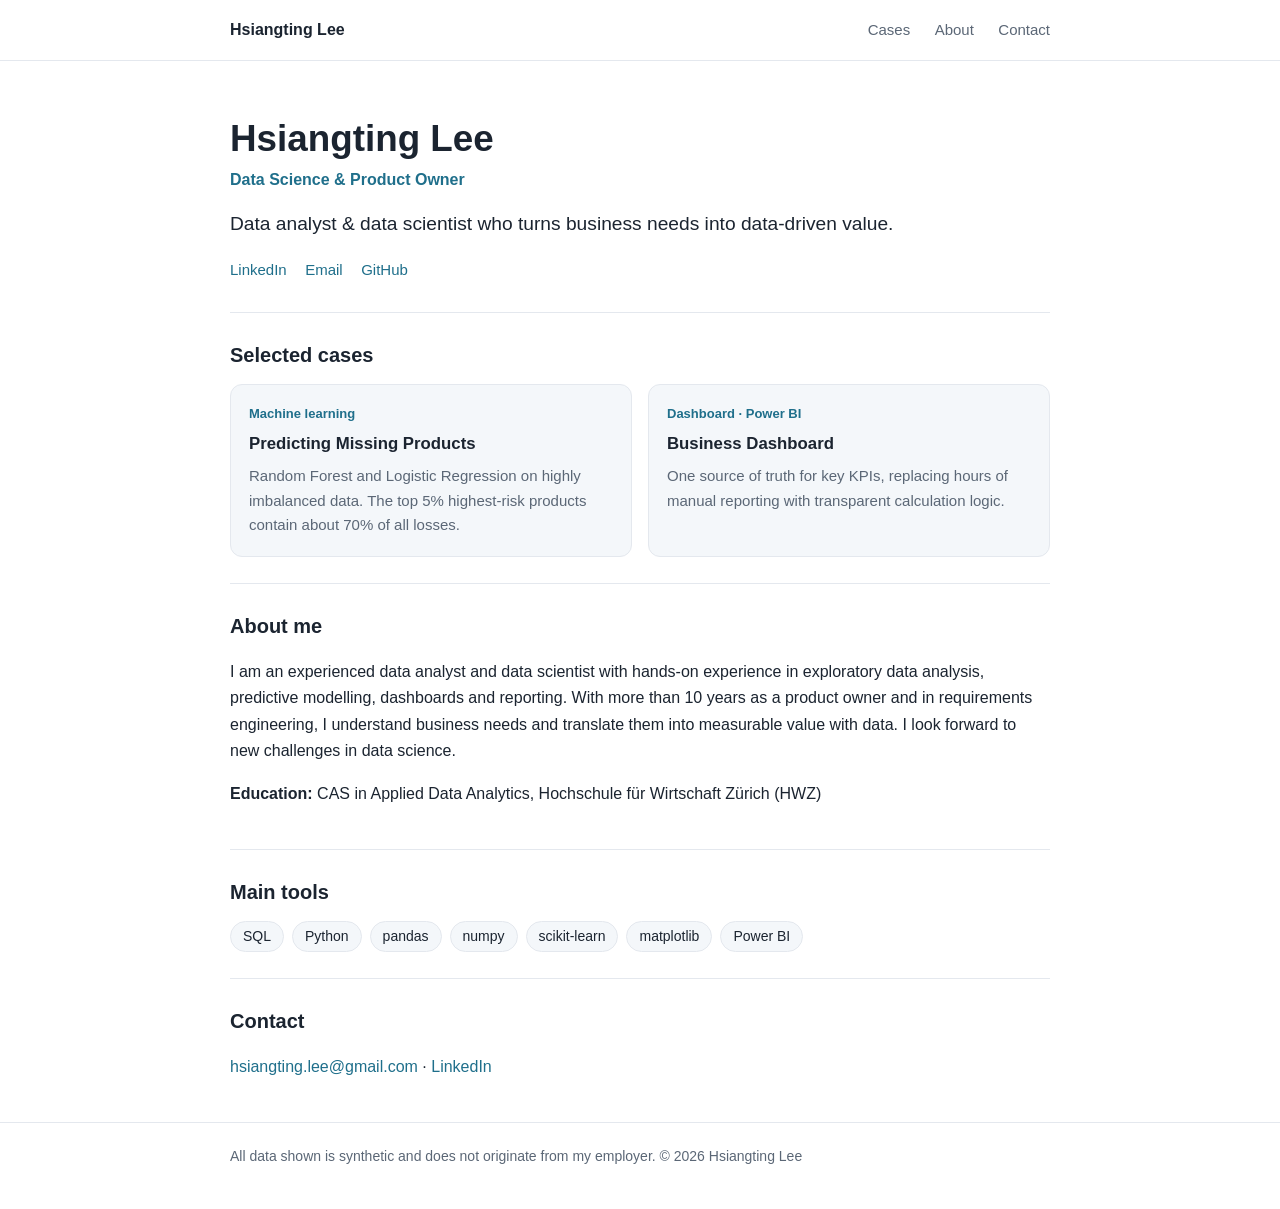
==== index.html @ 0d9ee60f "Add case 2 (business dashboard); show two cases Co-Authored-By: Claude Sonnet 5.5 <noreply@anthropic" ====
<!doctype html>
<html lang="en">
<head>
<meta charset="utf-8">
<meta name="viewport" content="width=device-width,initial-scale=1">
<title>Hsiangting Lee – Data Science Portfolio</title>
<meta name="description" content="Data analyst and data scientist who turns business needs into data-driven value. Selected case studies using synthetic data.">
<link rel="stylesheet" href="assets/style.css">
</head>
<body>
<header class="site"><div class="wrap">
  <a class="brand" href="index.html">Hsiangting Lee</a>
  <nav>
    <a href="#cases">Cases</a>
    <a href="#about">About</a>
    <a href="#contact">Contact</a>  </nav>
</div></header>

<main class="wrap">
  <div class="hero">
    <h1>Hsiangting Lee</h1>
    <p class="role">Data Science &amp; Product Owner</p>
    <p class="tag">Data analyst &amp; data scientist who turns business needs into data-driven value.</p>
    <div class="links">
      <a href="https://www.linkedin.com/in/hsiangting-lee-11910314">LinkedIn</a>
      <a href="mailto:hsiangting.lee@gmail.com">Email</a>
      <a href="https://github.com/hsiangtinglee">GitHub</a>
    </div>
  </div>

  <section id="cases">
    <h2>Selected cases</h2>
    <div class="cards">
      <a class="card" href="case-missing-products.html" style="color:inherit;text-decoration:none">
        <span class="meta">Machine learning</span>
        <h3>Predicting Missing Products</h3>
        <p>Random Forest and Logistic Regression on highly imbalanced data. The top 5% highest-risk products contain about 70% of all losses.</p>
      </a>
      <a class="card" href="case-bi-dashboard.html" style="color:inherit;text-decoration:none">
        <span class="meta">Dashboard &middot; Power BI</span>
        <h3>Business Dashboard</h3>
        <p>One source of truth for key KPIs, replacing hours of manual reporting with transparent calculation logic.</p>
      </a>
    </div>
  </section>

  <section id="about">
    <h2>About me</h2>
    <p>I am an experienced data analyst and data scientist with hands-on experience in exploratory data analysis, predictive modelling, dashboards and reporting. With more than 10 years as a product owner and in requirements engineering, I understand business needs and translate them into measurable value with data. I look forward to new challenges in data science.</p>
    <p><b>Education:</b> CAS in Applied Data Analytics, Hochschule für Wirtschaft Zürich (HWZ)</p>
  </section>

  <section id="tools">
    <h2>Main tools</h2>
    <ul class="chips">
      <li>SQL</li><li>Python</li><li>pandas</li><li>numpy</li><li>scikit-learn</li><li>matplotlib</li><li>Power BI</li>
    </ul>
  </section>

  <section id="contact">
    <h2>Contact</h2>
    <p><a href="mailto:hsiangting.lee@gmail.com">hsiangting.lee@gmail.com</a> &middot; <a href="https://www.linkedin.com/in/hsiangting-lee-11910314">LinkedIn</a></p>
  </section>
</main>

<footer><div class="wrap">
  All data shown is synthetic and does not originate from my employer. &copy; 2026 Hsiangting Lee
</div></footer>
</body>
</html>
---- assets/style.css ----
:root{
  --bg:#ffffff; --fg:#1b2430; --muted:#5b6776; --line:#e4e8ee; --accent:#1f6f8b; --soft:#f4f7fa;
}
@media (prefers-color-scheme: dark){
  :root{--bg:#0f1620; --fg:#e8edf3; --muted:#9aa7b6; --line:#243041; --accent:#5bb5d1; --soft:#16202c;}
}
*{box-sizing:border-box}
body{margin:0;background:var(--bg);color:var(--fg);font:16px/1.65 -apple-system,BlinkMacSystemFont,"Segoe UI",Inter,Roboto,sans-serif}
a{color:var(--accent);text-decoration:none} a:hover{text-decoration:underline}
.wrap{max-width:860px;margin:0 auto;padding:0 20px}
header.site{border-bottom:1px solid var(--line)}
header.site .wrap{display:flex;justify-content:space-between;align-items:center;height:60px}
header.site .brand{font-weight:650;color:var(--fg)}
header.site nav a{margin-left:20px;color:var(--muted);font-size:15px}
header.site nav a:hover{color:var(--fg);text-decoration:none}
.lang{font-size:13px;border:1px solid var(--line);border-radius:6px;padding:2px 8px}
.hero{padding:56px 0 28px}
.hero h1{font-size:2.3rem;line-height:1.2;margin:0 0 6px}
.hero .role{color:var(--accent);font-weight:600;margin:0 0 14px}
.hero p.tag{font-size:1.2rem;margin:0 0 18px}
.links a{display:inline-block;margin-right:14px;font-size:15px}
section{padding:26px 0;border-top:1px solid var(--line)}
section h2{font-size:1.25rem;margin:0 0 12px}
.chips{display:flex;flex-wrap:wrap;gap:8px;padding:0;margin:0;list-style:none}
.chips li{background:var(--soft);border:1px solid var(--line);border-radius:999px;padding:3px 12px;font-size:14px}
.cards{display:grid;grid-template-columns:repeat(auto-fit,minmax(240px,1fr));gap:16px}
.card{border:1px solid var(--line);border-radius:12px;padding:18px;background:var(--soft);display:flex;flex-direction:column;gap:6px}
.card h3{margin:0;font-size:1.05rem}
.card p{margin:0;color:var(--muted);font-size:15px}
.card .meta{font-size:13px;color:var(--accent);font-weight:600}
.card.soon{opacity:.65}
.notice{background:var(--soft);border-left:3px solid var(--accent);padding:10px 14px;border-radius:6px;font-size:14px;color:var(--muted);margin:18px 0}
table{border-collapse:collapse;width:100%;font-size:15px;margin:10px 0}
th,td{border-bottom:1px solid var(--line);padding:8px 10px;text-align:left}
th{color:var(--muted);font-weight:600;font-size:13px;text-transform:uppercase;letter-spacing:.03em}
tr.best td{font-weight:650}
figure{margin:18px 0}
figure img{width:100%;height:auto;border:1px solid var(--line);border-radius:10px;background:#fff}
figcaption{font-size:13px;color:var(--muted);margin-top:6px}
.grid2{display:grid;grid-template-columns:1fr 1fr;gap:16px}
@media(max-width:640px){.grid2{grid-template-columns:1fr}.hero h1{font-size:1.8rem}}
.phase{border:1px solid var(--line);border-radius:10px;padding:12px 16px;margin:10px 0}
.phase b{color:var(--accent)}
footer{border-top:1px solid var(--line);padding:22px 0 40px;color:var(--muted);font-size:14px}
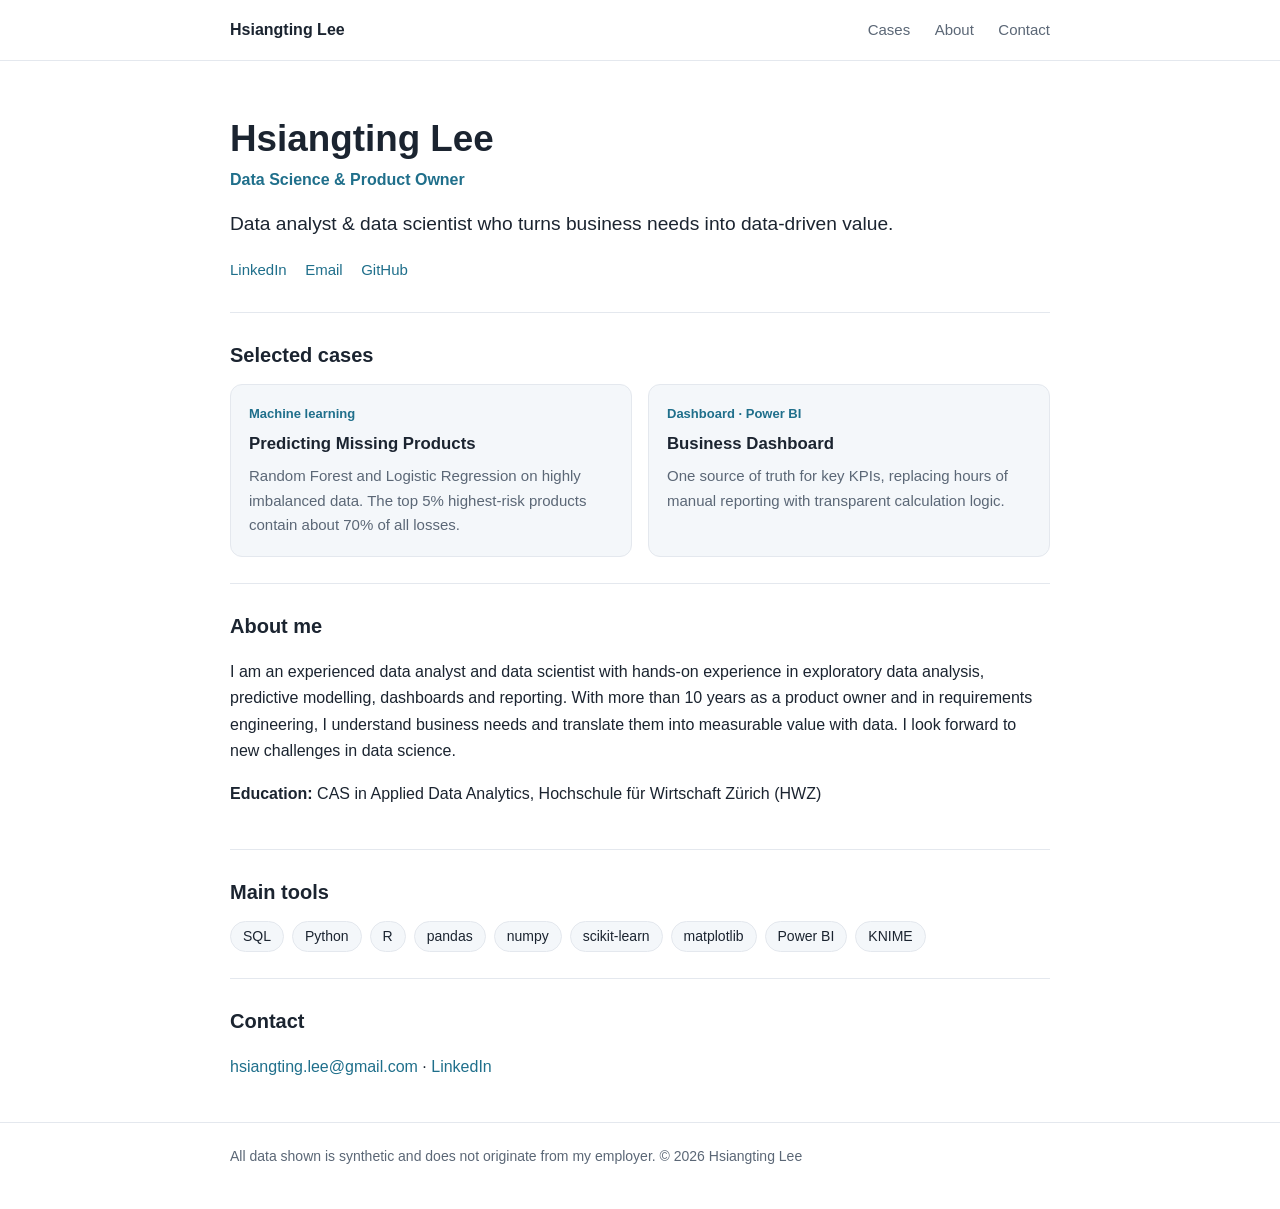
==== commit 3566e164: "Add R and KNIME to main tools Co-Authored-By: Claude Sonnet 5.5 <noreply@anthropic.com> Claude-Sessi" ====
--- a/index.html
+++ b/index.html
@@ -53,7 +53,7 @@
   <section id="tools">
     <h2>Main tools</h2>
     <ul class="chips">
-      <li>SQL</li><li>Python</li><li>pandas</li><li>numpy</li><li>scikit-learn</li><li>matplotlib</li><li>Power BI</li>
+      <li>SQL</li><li>Python</li><li>R</li><li>pandas</li><li>numpy</li><li>scikit-learn</li><li>matplotlib</li><li>Power BI</li><li>KNIME</li>
     </ul>
   </section>
 
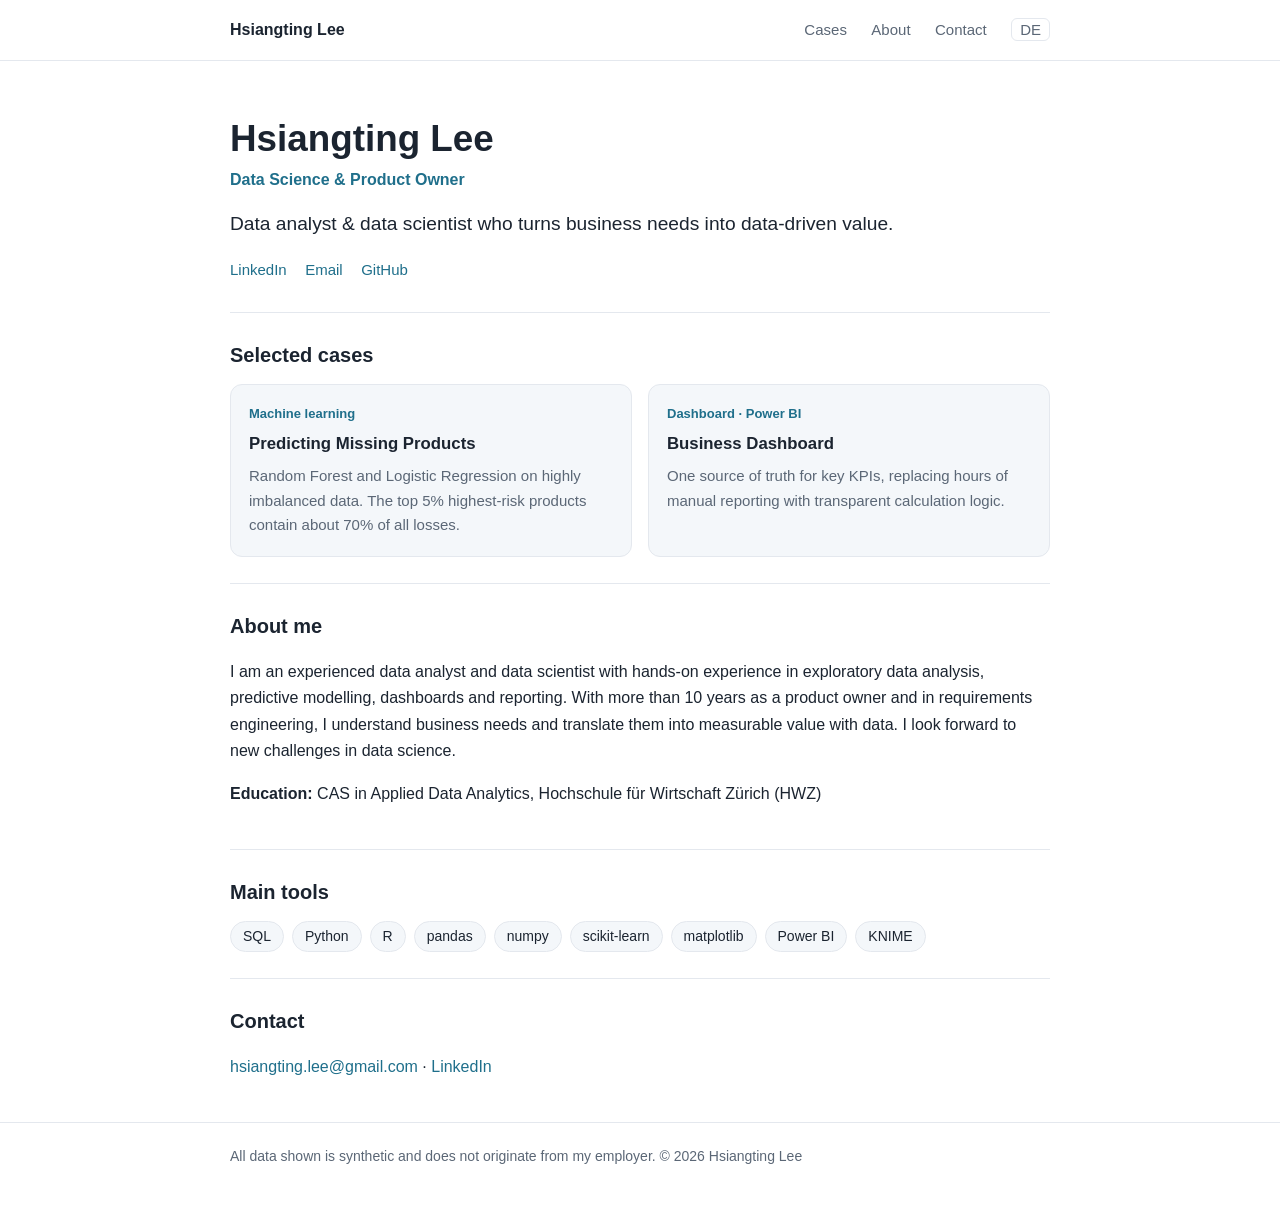
==== commit 6f4639cf: "Add German version of the portfolio (DE/EN switch) Co-Authored-By: Claude Sonnet 5.5 <noreply@anthro" ====
--- a/index.html
+++ b/index.html
@@ -13,7 +13,8 @@
   <nav>
     <a href="#cases">Cases</a>
     <a href="#about">About</a>
-    <a href="#contact">Contact</a>  </nav>
+    <a href="#contact">Contact</a>
+    <a class="lang" href="de/index.html">DE</a>  </nav>
 </div></header>
 
 <main class="wrap">
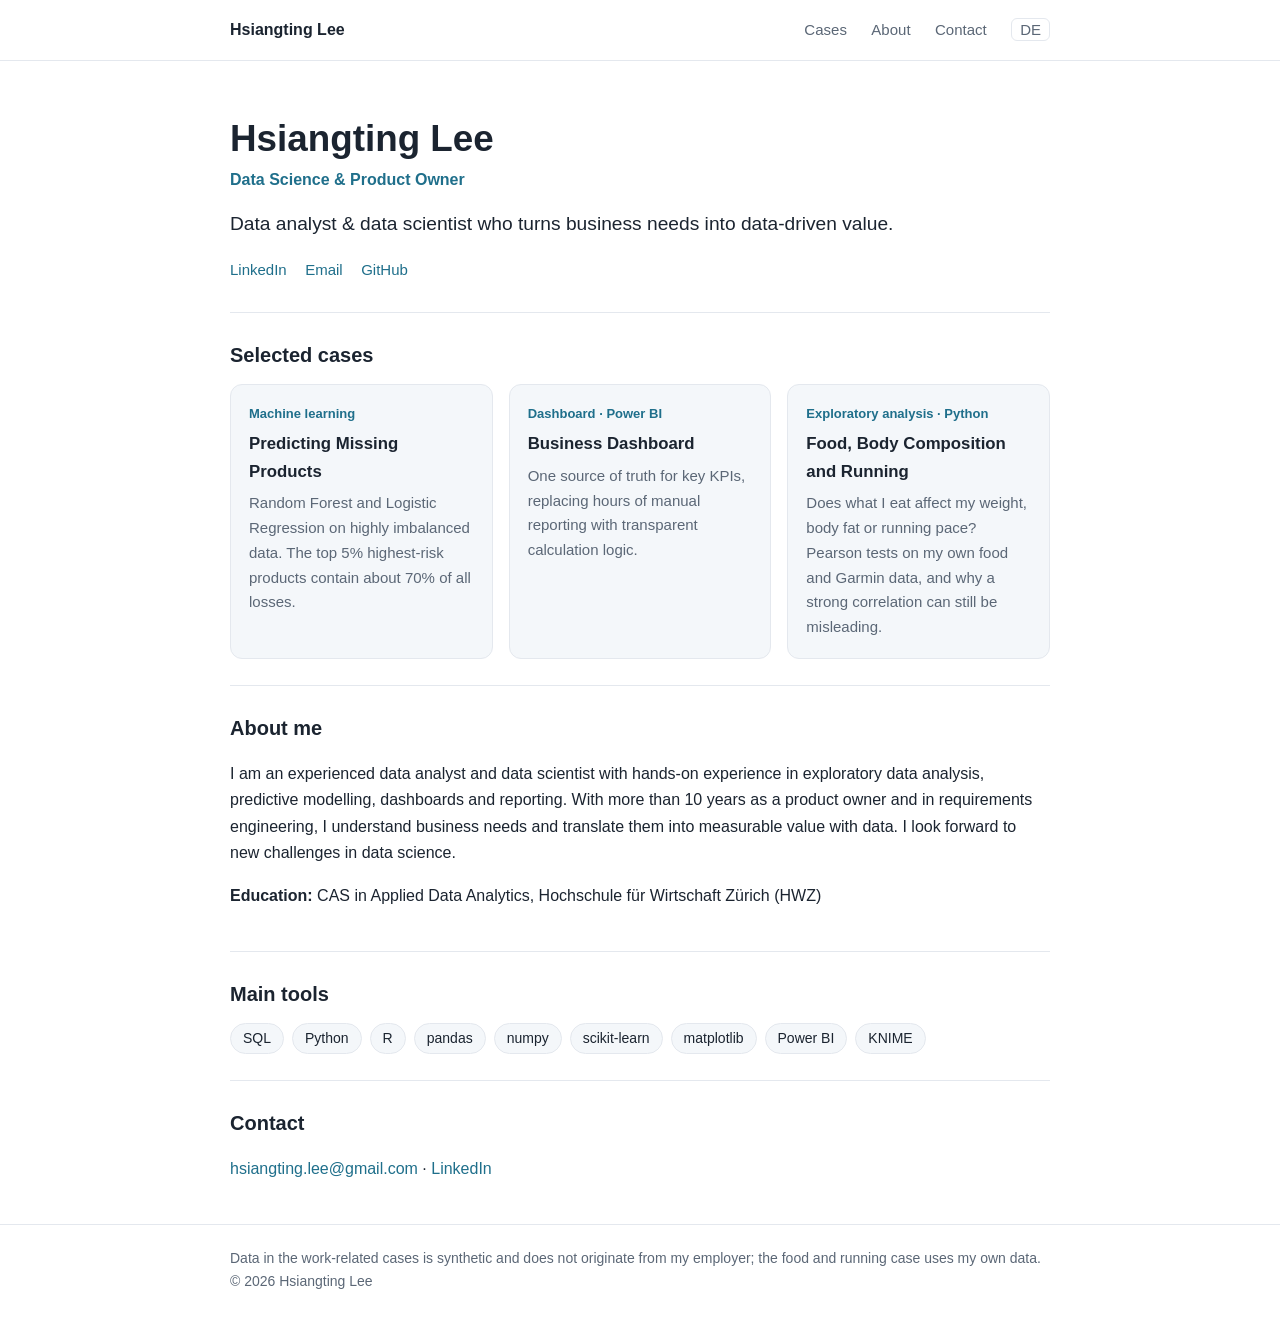
==== commit a594a9cc: "Add case: food, body composition and running (EN/DE) Co-Authored-By: Claude Sonnet 5.5 <noreply@anth" ====
--- a/index.html
+++ b/index.html
@@ -42,6 +42,11 @@
         <h3>Business Dashboard</h3>
         <p>One source of truth for key KPIs, replacing hours of manual reporting with transparent calculation logic.</p>
       </a>
+      <a class="card" href="case-food-body-running.html" style="color:inherit;text-decoration:none">
+        <span class="meta">Exploratory analysis &middot; Python</span>
+        <h3>Food, Body Composition and Running</h3>
+        <p>Does what I eat affect my weight, body fat or running pace? Pearson tests on my own food and Garmin data, and why a strong correlation can still be misleading.</p>
+      </a>
     </div>
   </section>
 
@@ -65,7 +70,7 @@
 </main>
 
 <footer><div class="wrap">
-  All data shown is synthetic and does not originate from my employer. &copy; 2026 Hsiangting Lee
+  Data in the work-related cases is synthetic and does not originate from my employer; the food and running case uses my own data. &copy; 2026 Hsiangting Lee
 </div></footer>
 </body>
 </html>
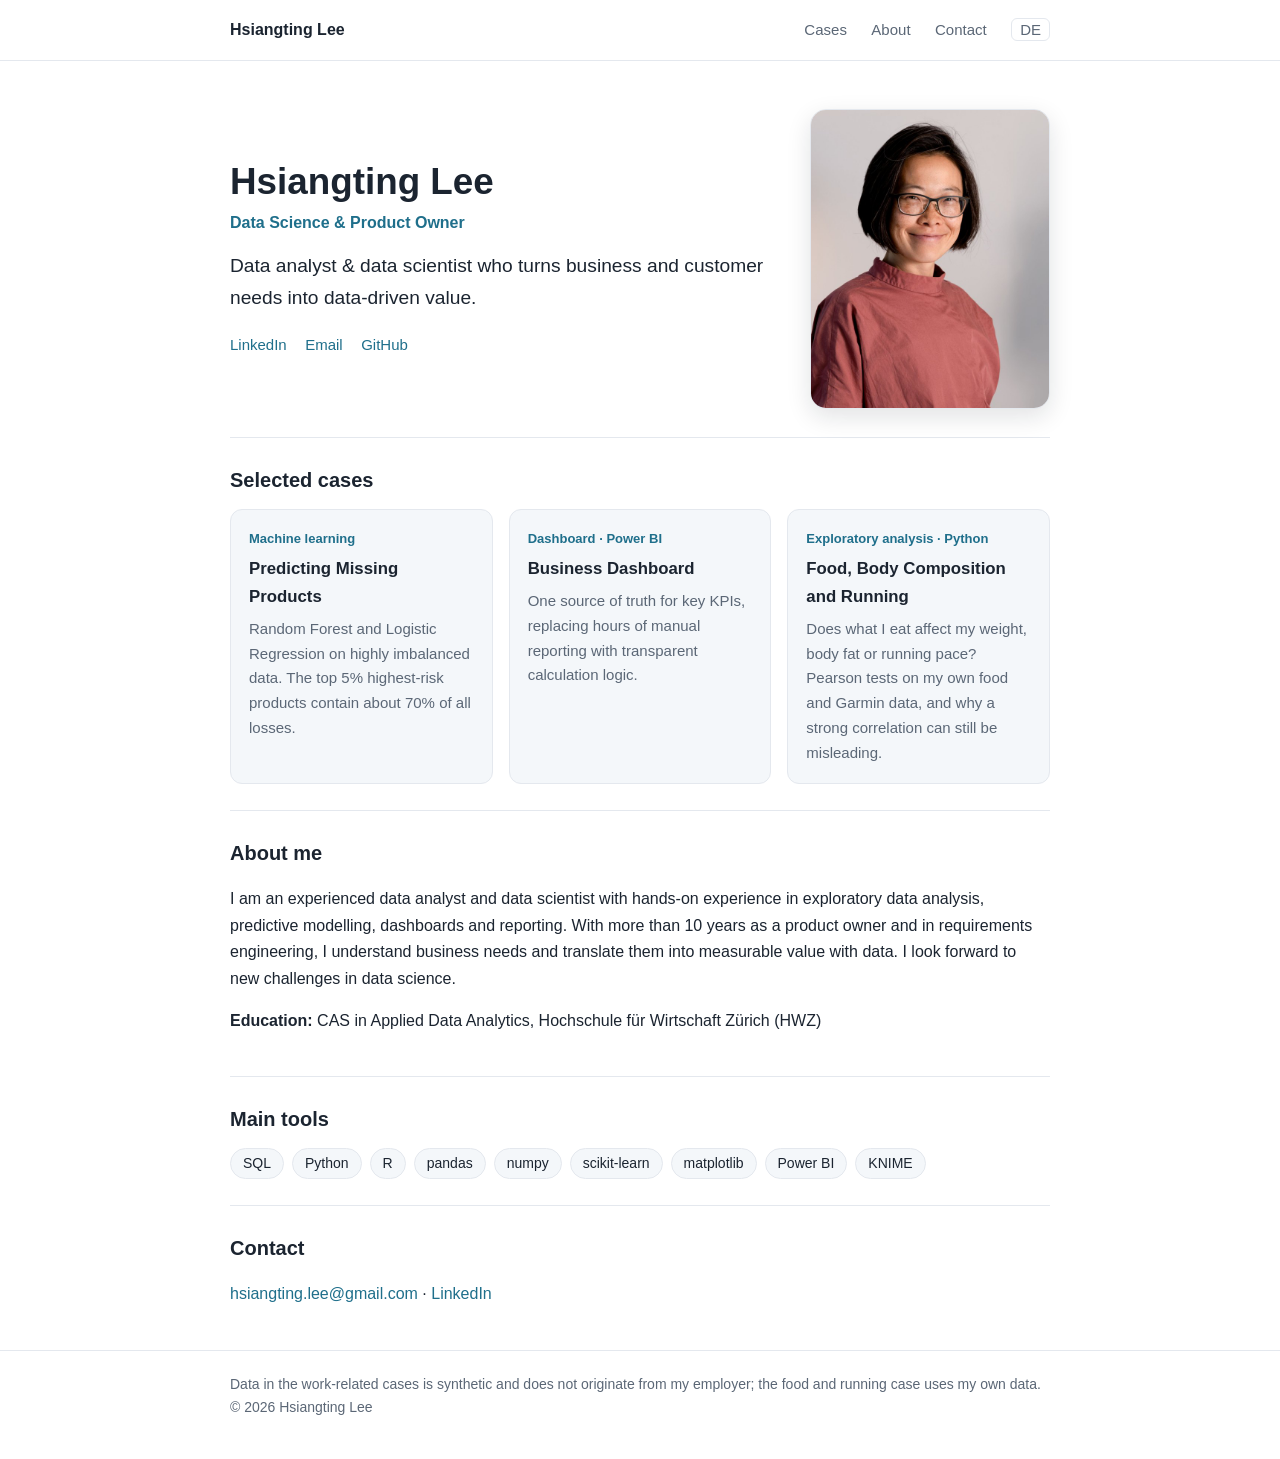
==== commit 721c8729: "Add profile photo to homepage hero and refine tagline (EN/DE) Co-Authored-By: Claude Sonnet 5.5 <nor" ====
--- a/index.html
+++ b/index.html
@@ -4,7 +4,7 @@
 <meta charset="utf-8">
 <meta name="viewport" content="width=device-width,initial-scale=1">
 <title>Hsiangting Lee – Data Science Portfolio</title>
-<meta name="description" content="Data analyst and data scientist who turns business needs into data-driven value. Selected case studies using synthetic data.">
+<meta name="description" content="Data analyst and data scientist who turns business and customer needs into data-driven value. Selected case studies using synthetic data.">
 <link rel="stylesheet" href="assets/style.css">
 </head>
 <body>
@@ -19,13 +19,16 @@
 
 <main class="wrap">
   <div class="hero">
+    <figure class="photo"><img src="assets/profile.jpg" alt="Portrait of Hsiangting Lee" width="640" height="800" fetchpriority="high"></figure>
+    <div class="intro">
     <h1>Hsiangting Lee</h1>
     <p class="role">Data Science &amp; Product Owner</p>
-    <p class="tag">Data analyst &amp; data scientist who turns business needs into data-driven value.</p>
+    <p class="tag">Data analyst &amp; data scientist who turns business and customer needs into data-driven value.</p>
     <div class="links">
       <a href="https://www.linkedin.com/in/hsiangting-lee-11910314">LinkedIn</a>
       <a href="mailto:hsiangting.lee@gmail.com">Email</a>
       <a href="https://github.com/hsiangtinglee">GitHub</a>
+    </div>
     </div>
   </div>
 
--- a/assets/style.css
+++ b/assets/style.css
@@ -14,7 +14,10 @@
 header.site nav a{margin-left:20px;color:var(--muted);font-size:15px}
 header.site nav a:hover{color:var(--fg);text-decoration:none}
 .lang{font-size:13px;border:1px solid var(--line);border-radius:6px;padding:2px 8px}
-.hero{padding:56px 0 28px}
+.hero{padding:48px 0 28px;display:grid;grid-template-columns:1fr 240px;gap:40px;align-items:center}
+.hero .photo{margin:0;order:2}
+.hero .photo img{display:block;width:100%;height:auto;aspect-ratio:4/5;object-fit:cover;border-radius:16px;border:1px solid var(--line);box-shadow:0 8px 24px rgba(15,22,32,.12)}
+.hero .intro{order:1}
 .hero h1{font-size:2.3rem;line-height:1.2;margin:0 0 6px}
 .hero .role{color:var(--accent);font-weight:600;margin:0 0 14px}
 .hero p.tag{font-size:1.2rem;margin:0 0 18px}
@@ -38,7 +41,10 @@
 figure img{width:100%;height:auto;border:1px solid var(--line);border-radius:10px;background:#fff}
 figcaption{font-size:13px;color:var(--muted);margin-top:6px}
 .grid2{display:grid;grid-template-columns:1fr 1fr;gap:16px}
-@media(max-width:640px){.grid2{grid-template-columns:1fr}.hero h1{font-size:1.8rem}}
+@media(max-width:640px){.grid2{grid-template-columns:1fr}.hero h1{font-size:1.8rem}
+.hero{grid-template-columns:1fr;gap:22px;padding-top:32px;text-align:left}
+.hero .photo{order:0;width:150px}
+.hero .intro{order:1}}
 .phase{border:1px solid var(--line);border-radius:10px;padding:12px 16px;margin:10px 0}
 .phase b{color:var(--accent)}
 footer{border-top:1px solid var(--line);padding:22px 0 40px;color:var(--muted);font-size:14px}
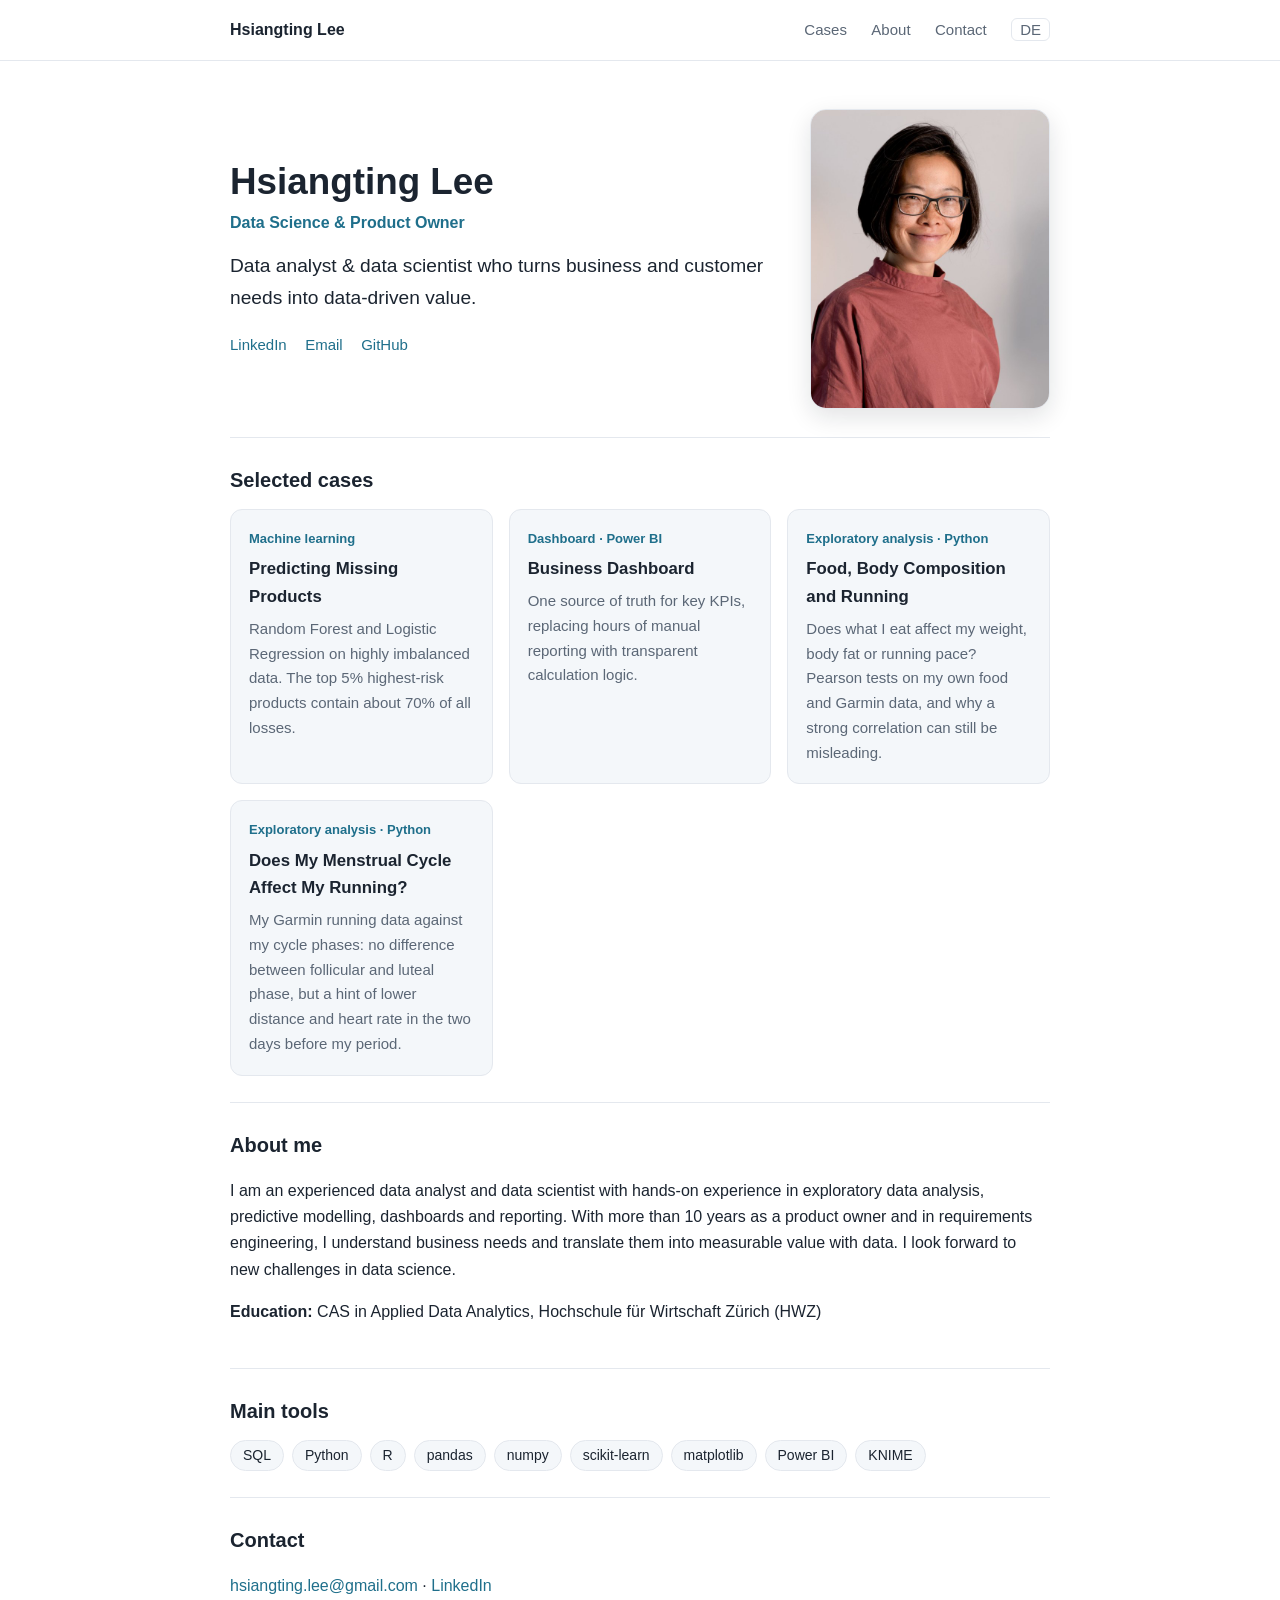
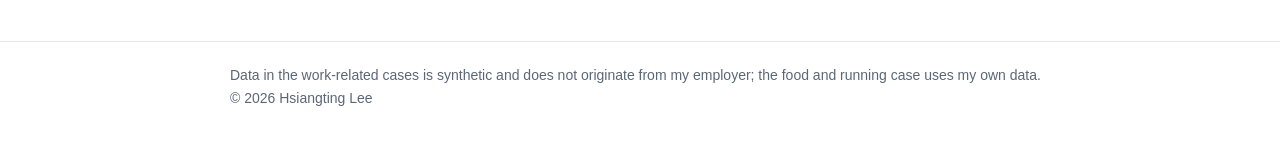
==== commit fd6f35ee: "Add post: Does my menstrual cycle affect my running? (EN/DE) Co-Authored-By: Claude Sonnet 5.5 <nore" ====
--- a/index.html
+++ b/index.html
@@ -50,6 +50,11 @@
         <h3>Food, Body Composition and Running</h3>
         <p>Does what I eat affect my weight, body fat or running pace? Pearson tests on my own food and Garmin data, and why a strong correlation can still be misleading.</p>
       </a>
+      <a class="card" href="post-cycle-running.html" style="color:inherit;text-decoration:none">
+        <span class="meta">Exploratory analysis &middot; Python</span>
+        <h3>Does My Menstrual Cycle Affect My Running?</h3>
+        <p>My Garmin running data against my cycle phases: no difference between follicular and luteal phase, but a hint of lower distance and heart rate in the two days before my period.</p>
+      </a>
     </div>
   </section>
 
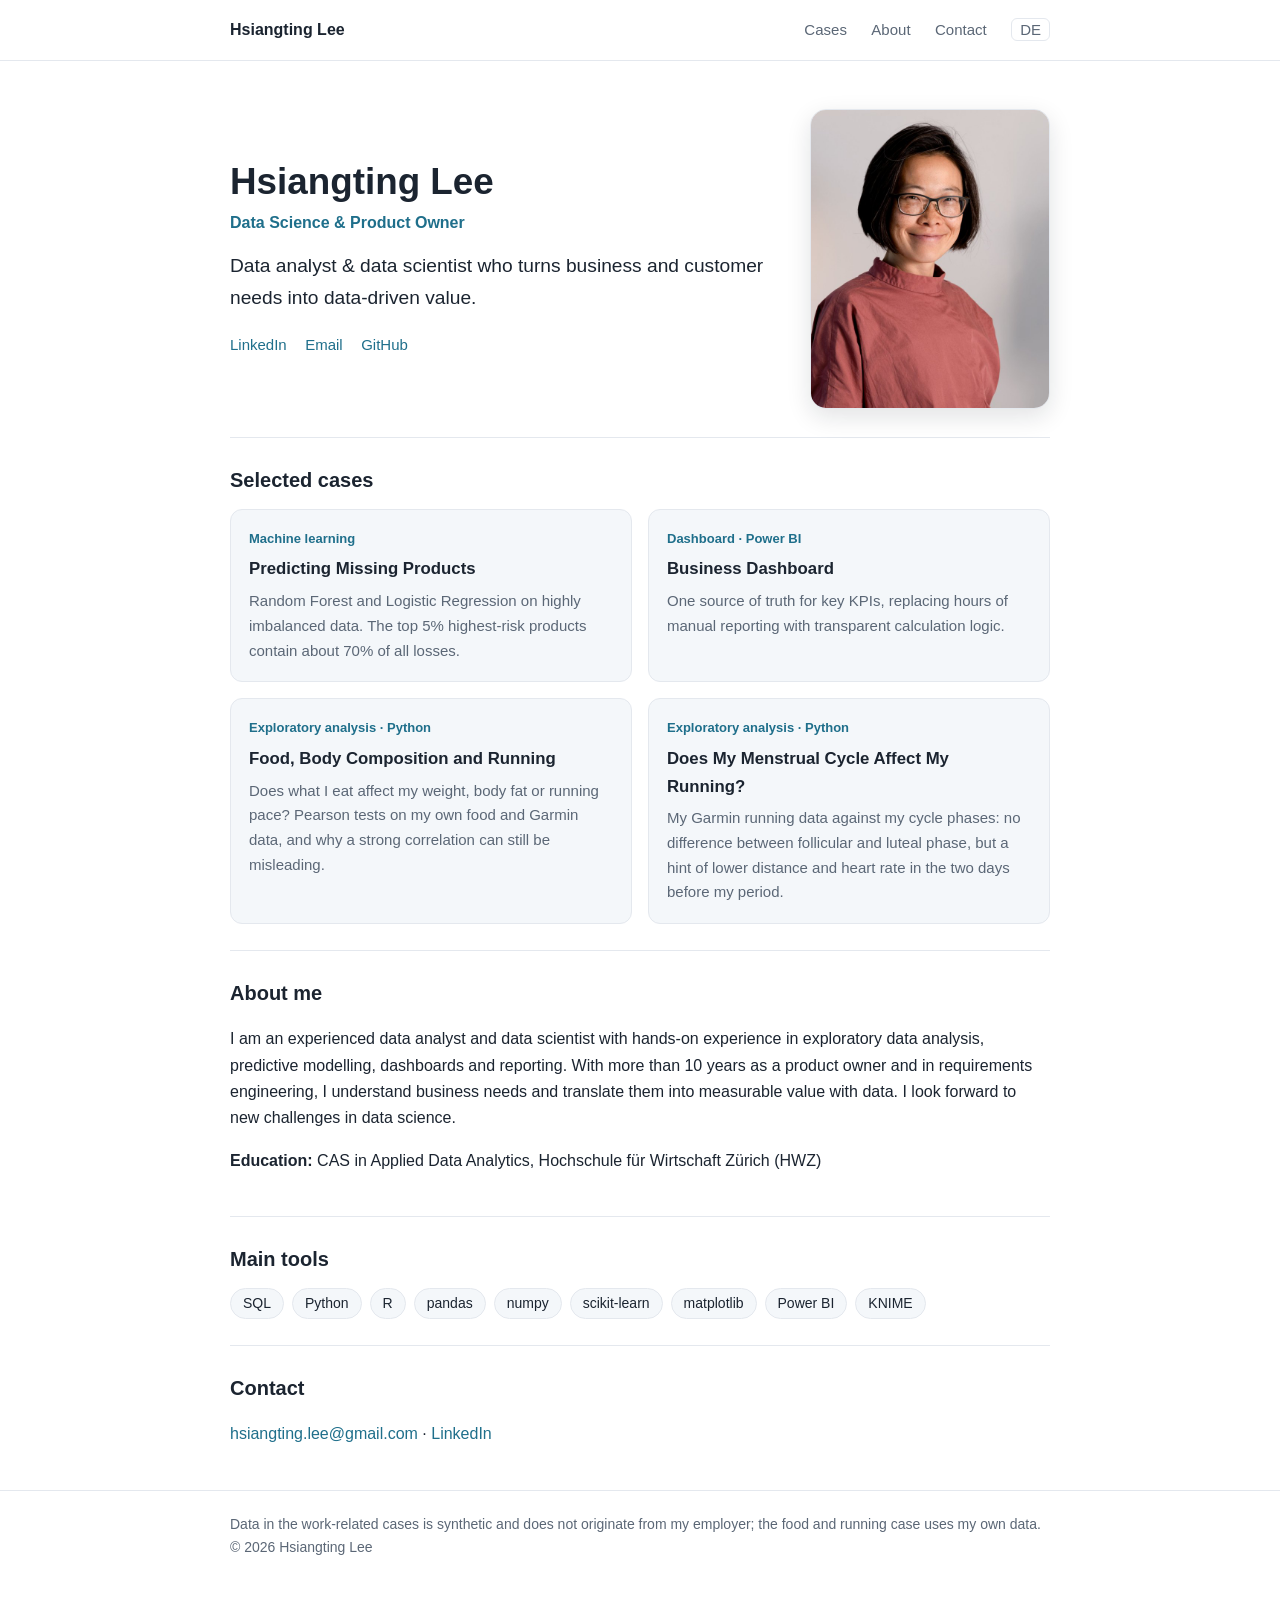
==== commit b672f49c: "Cache-bust stylesheet and keep 2x2 cases grid on narrower screens Co-Authored-By: Claude Sonnet 5.5 " ====
--- a/index.html
+++ b/index.html
@@ -5,7 +5,7 @@
 <meta name="viewport" content="width=device-width,initial-scale=1">
 <title>Hsiangting Lee – Data Science Portfolio</title>
 <meta name="description" content="Data analyst and data scientist who turns business and customer needs into data-driven value. Selected case studies using synthetic data.">
-<link rel="stylesheet" href="assets/style.css">
+<link rel="stylesheet" href="assets/style.css?v=2">
 </head>
 <body>
 <header class="site"><div class="wrap">
--- a/assets/style.css
+++ b/assets/style.css
@@ -26,7 +26,8 @@
 section h2{font-size:1.25rem;margin:0 0 12px}
 .chips{display:flex;flex-wrap:wrap;gap:8px;padding:0;margin:0;list-style:none}
 .chips li{background:var(--soft);border:1px solid var(--line);border-radius:999px;padding:3px 12px;font-size:14px}
-.cards{display:grid;grid-template-columns:repeat(auto-fit,minmax(240px,1fr));gap:16px}
+.cards{display:grid;grid-template-columns:repeat(2,1fr);gap:16px}
+@media(max-width:420px){.cards{grid-template-columns:1fr}}
 .card{border:1px solid var(--line);border-radius:12px;padding:18px;background:var(--soft);display:flex;flex-direction:column;gap:6px}
 .card h3{margin:0;font-size:1.05rem}
 .card p{margin:0;color:var(--muted);font-size:15px}
@@ -39,6 +40,7 @@
 tr.best td{font-weight:650}
 figure{margin:18px 0}
 figure img{width:100%;height:auto;border:1px solid var(--line);border-radius:10px;background:#fff}
+figure.small{max-width:180px;margin:18px auto}
 figcaption{font-size:13px;color:var(--muted);margin-top:6px}
 .grid2{display:grid;grid-template-columns:1fr 1fr;gap:16px}
 @media(max-width:640px){.grid2{grid-template-columns:1fr}.hero h1{font-size:1.8rem}
